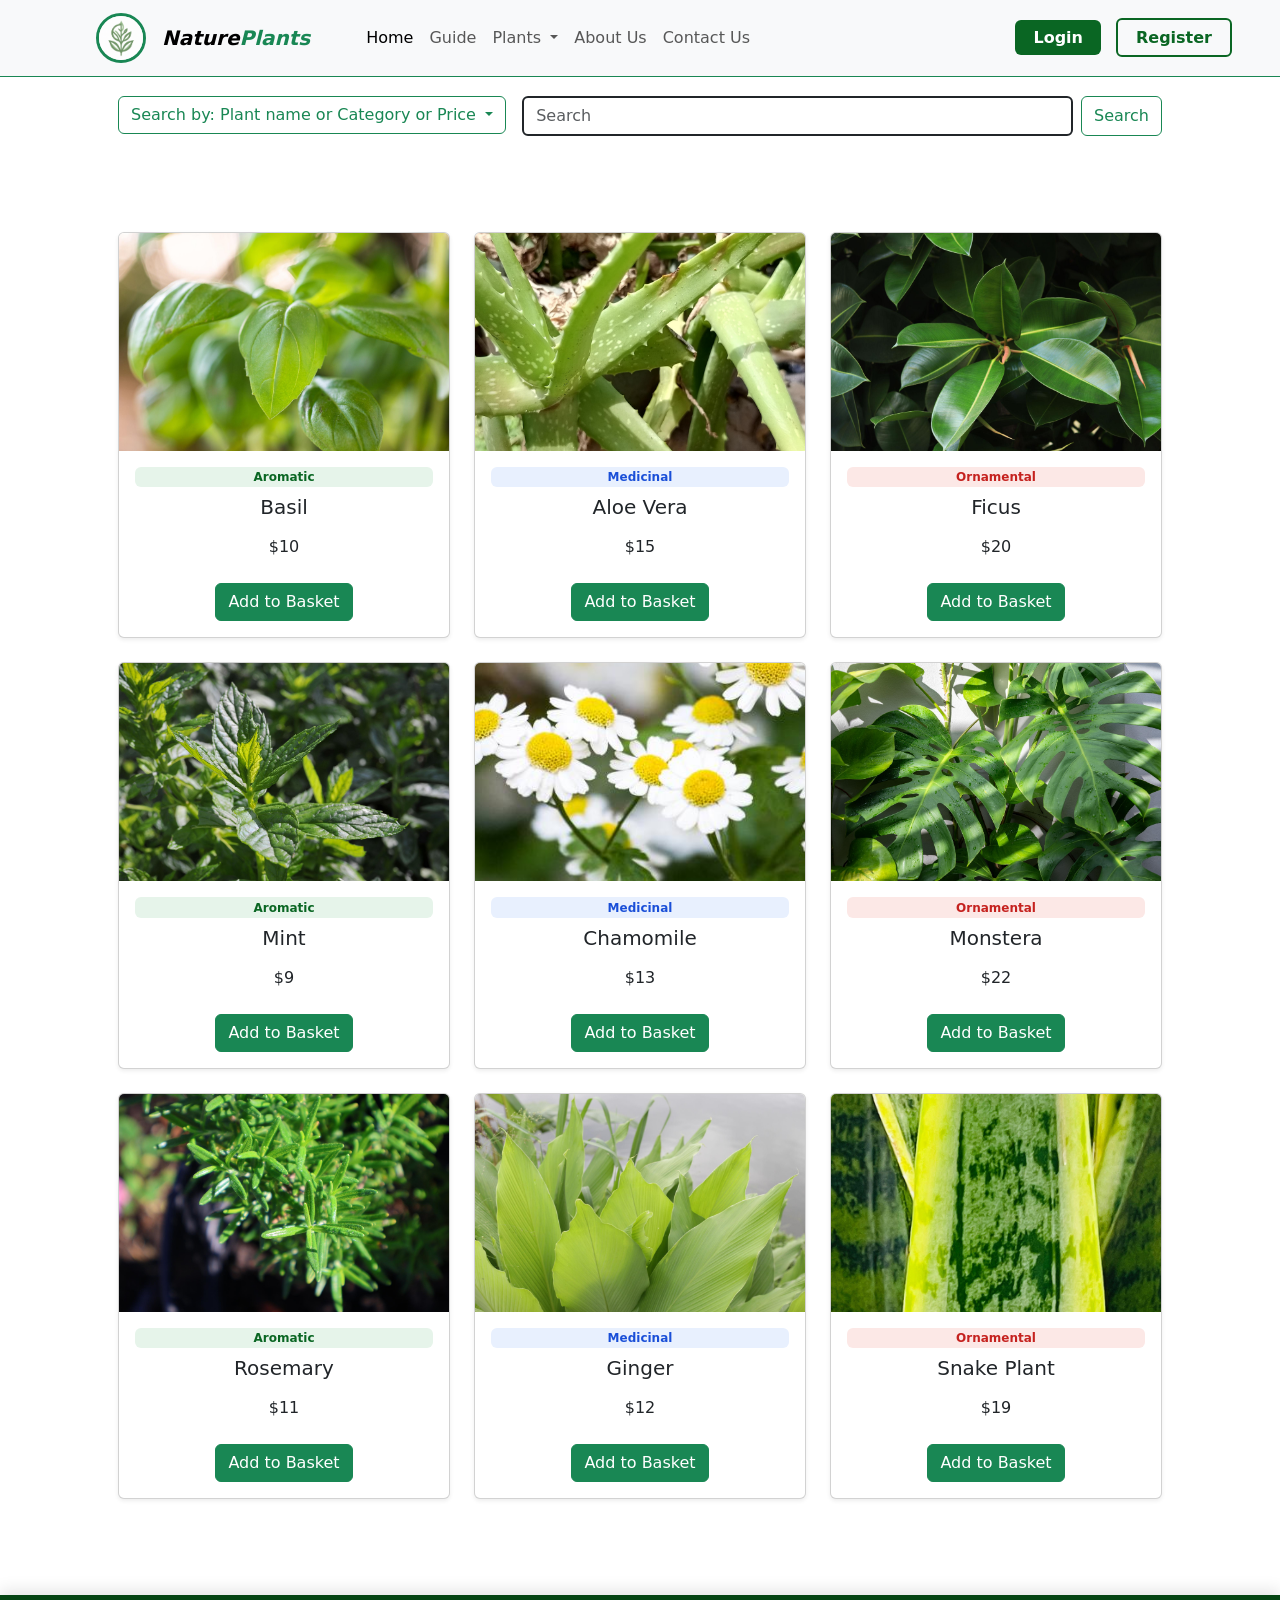
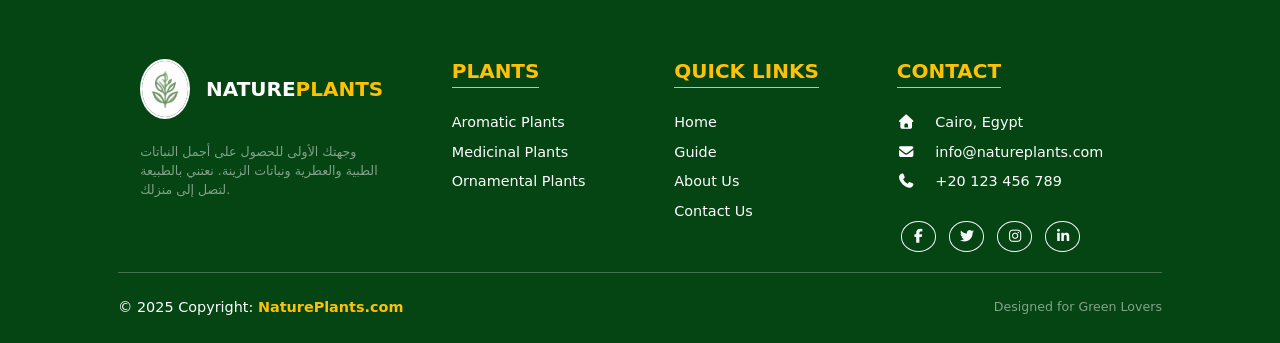
==== index.html @ 8dc6a4ca "Add files via upload" ====
<!DOCTYPE html>
<html lang="en">

<head>
    <meta charset="UTF-8">
    <meta name="viewport" content="width=device-width, initial-scale=1.0">
    <title>Nature Plants</title>
    <!-- Bootstrap -->
    <link rel="stylesheet" href="assets/css/bootstrap.min.css">
    <!-- Bootstrap icons -->
    <link rel="stylesheet" href="assets/css/bootstrap-icons.css">
    <!-- Fontawesome -->
    <link rel="stylesheet" href="assets/css/all.css">
    <!-- custom css -->
    <link rel="stylesheet" href="assets/css/style.css">
</head>

<body>
    <!-- header start -->
    <header> 
        <nav
            class="navbar navbar-expand-lg bg-body-tertiary py-0 border-bottom border-1 border-success position-fixed top-0 z-3 w-100">
            <div class="container-fluid py-2 px-lg-5">
                <!-- Logo -->
                <div class="navbar-brand d-flex justify-content-center align-items-center mx-3 mx-lg-5">
                    <a href="index.html"><img src="assets/imgs/logo/Logo.png" alt="Logo"
                            class="border border-3 border-success rounded-circle"></a>
                    <p class="fst-italic fw-bold ms-3 my-auto">Nature<span class="text-success ">Plants</span></p>
                </div>
                <!-- Toggler -->
                <button class="navbar-toggler" type="button" data-bs-toggle="collapse"
                    data-bs-target="#navbarSupportedContent" aria-controls="navbarSupportedContent"
                    aria-expanded="false" aria-label="Toggle navigation">
                    <span class="navbar-toggler-icon"></span>
                </button>
                <div class="collapse navbar-collapse" id="navbarSupportedContent">
                    <ul class="navbar-nav me-auto mb-2 mb-lg-0  mx-3 mx-lg-0">
                        <li class="nav-item">
                            <a class="nav-link active " aria-current="page" href="#">Home</a>
                        </li>
                        <li class="nav-item">
                            <a class="nav-link" href="#">Guide</a>
                        </li>
                        <!-- Dropdown -->
                        <li class="nav-item dropdown">
                            <a class="nav-link dropdown-toggle" href="#" role="button" data-bs-toggle="dropdown"
                                aria-expanded="false">
                                Plants
                            </a>
                            <!-- Dropdown Menu -->
                            <ul class="dropdown-menu">
                                <li><a class="dropdown-item" href="#">Aromatic Plants</a></li>
                                <li><a class="dropdown-item" href="#">Medicinal Plants</a></li>
                                <li>
                                    <hr class="dropdown-divider">
                                </li>
                                <li><a class="dropdown-item" href="#">Ornamental Plants</a></li>
                            </ul>
                        </li>
                        <li class="nav-item">
                            <a class="nav-link" href="#">About Us</a>
                        </li>
                        <li class="nav-item">
                            <a class="nav-link" href="#">Contact Us</a>
                        </li>
                    </ul>
                </div>
                <div class="btns">
                    <!-- قبل تسجيل الدخول -->
                    <ul id="links">
                        <li>
                            <a href="login.html" >Login</a>
                        </li>
                        <li>
                            <a href="register.html">Register</a>
                        </li>
                    </ul>
                    <!-- بعد تسجيل الدخول -->
                    <ul id="user_info">
                        <!-- User Name -->
                        <li><a href="#" id="user"></a></li>
                        <!-- Basket  -->
                        <li class="shoping_card">
                            <i class="fas fa-shopping-basket shopping-basket"></i>
                            <span class="number_plants">0</span>
                            <!-- Show Slider  -->
                            <div class="show_plants">
                                <div class="shadow_plants_list"></div>
                                <a href="wishlist.html"> View All Plants</a>
                            </div>
                        </li>
                        <li><a href="#" id="logout">Logout</a></li>
                    </ul>
                </div>
            </div>
        </nav>
    </header>
    <!-- Section1 start -->
    <section>
        <div class="container px-lg-5">
            <div class="d-flex  my-5 pt-5 gap-3">
                <!-- Filter -->
                <div class="dropdown ">
                    <button id="filter-btn" class="btn btn-outline-success dropdown-toggle" type="button"
                        data-bs-toggle="dropdown">
                        Search by: Plant name or Category or Price
                    </button>
                    <ul class="dropdown-menu w-100">
                        <li><a class="dropdown-item" data-filter="name" href="#">Search by Plant name</a></li>
                        <li><a class="dropdown-item" data-filter="category" href="#">Search by Category</a></li>
                        <li><a class="dropdown-item" data-filter="price" href="#">Search by Price </a></li>
                    </ul>
                        <!-- <li><a class="dropdown-item" data-name="name" href="#">Search by Plant name</a></li> -->
                        <!-- <li><a class="dropdown-item" data-category="category" href="#">Search by Category</a></li> -->
                        <!-- <li><a class="dropdown-item" data-price="price" href="#">Search by Price </a></li> -->
                </div>
                <!-- Search -->
                <form class="d-flex flex-grow-1" role="search">
                    <input class="form-control me-2 align-content-lg-stretch " type="search" placeholder="Search"
                        id="search-input" aria-label="Search" />
                    <button class="btn btn-outline-success" type="button">Search</button>
                </form>
            </div>
        </div>
    </section>
    <!-- Section2 start -->
    <section class="py-5">
        <div class="container px-lg-5">
            <div class="row g-4" id="products-container"></div>
        </div>
    </section>
    <!-- Footer start -->
    <footer class="text-white pt-5 pb-4 mt-5 footer-custom">
        <div class="container px-lg-5">
            <div class="row">
                <!-- column1 -->
                <div class="col-md-6 col-lg-3 col-xl-3 mx-auto mt-3">
                    <div class="d-flex align-items-center mb-4">
                        <img src="assets/imgs/logo/Logo.png" alt="Logo"
                            class="rounded-circle border border-2 border-light">
                        <h5 class="text-uppercase mb-0 ms-3 fw-bold">Nature<span class="text-warning">Plants</span></h5>
                    </div>
                    <p class="small text-white-50">
                        وجهتك الأولى للحصول على أجمل النباتات الطبية والعطرية ونباتات الزينة. نعتني بالطبيعة لتصل إلى
                        منزلك.
                    </p>
                </div>
                <!-- column2 : links -->
                <div class="col-md-6 col-lg-2 col-xl-2 mx-auto mt-3">
                    <h5
                        class="text-uppercase mb-4 fw-bold text-warning border-bottom border-warning d-inline-block pb-1">
                        Plants</h5>
                    <ul class="list-unstyled">
                        <li class="mb-2"><a href="#" class="text-white text-decoration-none footer-link">Aromatic
                                Plants</a></li>
                        <li class="mb-2"><a href="#" class="text-white text-decoration-none footer-link">Medicinal
                                Plants</a></li>
                        <li class="mb-2"><a href="#" class="text-white text-decoration-none footer-link">Ornamental
                                Plants</a></li>
                    </ul>
                </div>
                <!-- column3 : links -->
                <div class="col-md-6 col-lg-2 col-xl-2 mx-auto mt-3">
                    <h5
                        class="text-uppercase mb-4 fw-bold text-warning border-bottom border-warning d-inline-block pb-1">
                        Quick Links</h5>
                    <ul class="list-unstyled">
                        <li class="mb-2"><a href="#" class="text-white text-decoration-none footer-link">Home</a></li>
                        <li class="mb-2"><a href="#" class="text-white text-decoration-none footer-link">Guide</a></li>
                        <li class="mb-2"><a href="#" class="text-white text-decoration-none footer-link">About Us</a>
                        </li>
                        <li class="mb-2"><a href="#" class="text-white text-decoration-none footer-link">Contact Us</a>
                        </li>
                    </ul>
                </div>
                <!-- column4 : contact -->
                <div class="col-md-6 col-lg-3 col-xl-3 mx-auto mt-3">
                    <h5
                        class="text-uppercase mb-4 fw-bold text-warning border-bottom border-warning d-inline-block pb-1">
                        Contact</h5>
                    <p class="mb-2"><i class="fas fa-home me-3"></i> Cairo, Egypt</p>
                    <p class="mb-2"><i class="fas fa-envelope me-3"></i> info@natureplants.com</p>
                    <p class="mb-2"><i class="fas fa-phone me-3"></i> +20 123 456 789</p>
                    <div class="mt-4">
                        <a href="#" class="btn btn-outline-light btn-floating m-1 rounded-circle btn-sm"><i
                                class="fab fa-facebook-f"></i></a>
                        <a href="#" class="btn btn-outline-light btn-floating m-1 rounded-circle btn-sm"><i
                                class="fab fa-twitter"></i></a>
                        <a href="#" class="btn btn-outline-light btn-floating m-1 rounded-circle btn-sm"><i
                                class="fab fa-instagram"></i></a>
                        <a href="#" class="btn btn-outline-light btn-floating m-1 rounded-circle btn-sm"><i
                                class="fab fa-linkedin-in"></i></a>
                    </div>
                </div>
            </div>
            <hr class="mb-4 border-light opacity-25">
            <div class="row align-items-center">
                <div class="col-md-7 col-lg-8">
                    <p class="mb-0">
                        © 2025 Copyright:
                        <a href="#" class="text-warning text-decoration-none fw-bold">NaturePlants.com</a>
                    </p>
                </div>
                <div class="col-md-5 col-lg-4">
                    <p class="text-md-end text-white-50 mb-0 small">Designed for Green Lovers</p>
                </div>
            </div>
        </div>
    </footer>
    <!-- Bootstrap js -->
    <script src="assets/js/bootstrap.bundle.min.js"></script>
    <!-- custom js -->
    <script src="assets/js/main.js"></script>
</body>

</html>
---- assets/css/style.css ----
/* ===== Navbar =====  */
.nav-link.active {
  color: #054413;
}
.nav-link:hover {
  color: #0a6623;
}
.navbar-brand img {
  height: 3.125rem;
  width: 3.125rem;
  object-fit: cover;
}
.navbar .btns {
  margin-left: auto;
  display: flex;
  align-items: center;
}
.navbar .btns ul {
  list-style: none;
  margin: 0;
  padding: 0;
  display: flex;
  align-items: center;
  gap: 15px;
}
.navbar ul#links a {
  text-decoration: none;
  padding: 8px 18px;
  border-radius: 6px;
  font-weight: 600;
  transition: 0.3s ease;
}
.navbar ul#links li:first-child a {
  background-color: #0a6623;
  color: white;
}
.navbar ul#links li:first-child a:hover {
  background-color: #054413;
}
.navbar ul#links li:last-child a {
  border: 2px solid #0a6623;
  color: #0a6623;
}
.navbar ul#links li:last-child a:hover {
  background-color: #0a6623;
  color: white;
}
.navbar ul#user_info {
  display: none ;
  list-style: none;
}
.navbar ul#user_info  li a {
  list-style: none;
  text-decoration: none;
  font-weight: 600;
  font-family:Georgia, 'Times New Roman', Times, serif;
  color: #0a6623;
}
.dropdown-item:hover,
.dropdown-item:focus {
  background-color: #0a6623;
  color: #fff;
}
.form-control {
  box-shadow: none;
  border: 2px solid;
}
.form-control:focus {
  border-color: #0a6623;
  box-shadow: 0 0 5px rgba(10, 102, 35, 0.5);
}
.badge-aromatic {
  background-color: #e6f4ea;
  color: #0a6623;
}
.badge-medicinal {
  background-color: #e8f0fe;
  color: #1a4fd8;
}
.badge-ornamental {
  background-color: #fce8e6;
  color: #c5221f;
}
.plant-card {
  aspect-ratio: 5 / 6;
  transition: all 0.3s ease;
}
.plant-card:hover {
  border: 2px solid #0a6623;
  transform: translateY(-6px);
  box-shadow: 0 12px 25px rgba(0, 0, 0, 0.12);
}
.plant-card img {
  height: 55%;
  object-fit: cover;
}

.basket-icon {
  display: none;
  margin-right: 6px;
}

.add-to-basket.added {
  background-color: #777;
  border: none;
}

.add-to-basket.added .basket-icon {
  display: inline-block;
}

.plant-card .fa-heart {
  transition: color 0.3s ease, transform 0.3s ease;
}
.plant-card:hover .fa-heart {
  color: #dc3545;
  transform: scale(1.2);
}
/* ===== Footer ====== */
.footer-custom {
  background-color: #054413;
  color: #fff;
  font-size: 0.9rem;
  box-shadow: 0 -5px 15px rgba(0, 0, 0, 0.1);
}
.footer-custom img {
  height: 60px;
  width: 60px;
  object-fit: cover;
}
.footer-link {
  transition: all 0.3s ease;
  display: inline-block;
}
.footer-link:hover {
  color: #ffc107 !important;
  transform: translateX(5px);
}
.btn-floating:hover {
  background-color: #fff;
  color: #054413;
  border-color: #fff;
}
/* ===== Page Layout Register && Login ===== */
.register-page {
  min-height: 100vh;
  display: flex;
  justify-content: center;
  align-items: center;
}
/* ===== Container ===== */
.section-form {
  width: 80%;
  max-width: 1100px;
  display: flex;
  border-radius: 12px;
  overflow: hidden;
  box-shadow: 0 25px 50px rgba(0, 0, 0, 0.15);
}
/* ===== Welcome Box ===== */
.welcome-box {
  width: 50%;
  background: linear-gradient(160deg, #0a6623, #054413);
  color: white;
  padding: 60px 40px;
  display: flex;
  flex-direction: column;
  justify-content: center;
  align-items: center;
  border-top-right-radius: 35%;
  border-bottom-right-radius: 35%;
}
.welcome-box h2 {
  font-size: 32px;
  margin-bottom: 0;
}
.welcome-box p {
  margin-top: 0;
  line-height: 1.6;
  opacity: 0.9;
}
.welcome-btn {
  width: fit-content;
  padding: 12px 28px;
  border: none;
  border-radius: 6px;
  background: white;
  color: #0a6623;
  font-weight: bold;
  cursor: pointer;
  transition: 0.3s;
}
.welcome-btn:hover {
  transform: translateY(-3px);
}
/* ===== Form Side ===== */
.register-form {
  width: 50%;
  background: white;
  padding: 60px;
  display: flex;
  flex-direction: column;
  gap: 18px;
}
.register-form h2 {
  margin-bottom: 10px;
}
/* ===== Input Groups ===== */
.names {
  display: flex;
  gap: 15px;
}
.input-group {
  display: flex;
  flex-direction: column;
  width: 100%;
}
.input-group label {
  font-weight: 600;
  margin-bottom: 6px;
}
.input-group input {
  padding: 12px;
  border: 1px solid #ddd;
  border-radius: 6px;
  transition: 0.3s;
}
/* Focus Effect */
.input-group input:focus {
  outline: none;
  border-color: #0a6623;
  box-shadow: 0 0 6px rgba(10, 102, 35, 0.4);
}
/* ===== Register Button ===== */
.register-btn {
  margin-top: 10px;
  padding: 14px;
  border: none;
  border-radius: 6px;
  background: #0a6623;
  color: white;
  font-weight: bold;
  cursor: pointer;
  transition: 0.3s;
}
.register-btn:hover {
  background: #054413;
  transform: translateY(-2px);
}
/* ===== Login Text ===== */
.register-form p {
  font-size: 14px;
}
.register-form a {
  color: #0a6623;
  font-weight: bold;
  text-decoration: none;
}
.arrow {
  display: inline-block;
  transition: 0.4s;
}
.arrow.move {
  animation: arrowMove 0.6s infinite alternate;
}
@keyframes arrowMove {
  from { transform: translateX(0); }
  to { transform: translateX(9px); }
}
/* ==== Afer Login ==== */
.navbar ul#user_info{
  display: flex;
  font-style: italic;
}
/* Basket  */
.navbar ul#user_info  .shoping_card {
  position: relative;
}
.navbar ul#user_info  .shoping_card i{
  cursor: pointer;
  font-size: 20px;
  color: #0a6623;
}
.navbar ul#user_info  .shoping_card  .number_plants{
  position: absolute;
  width: 20px;
  height: auto;
  line-height: 20px;
  background-color: #1a4fd8;
  color: white;
  text-align: center;
  display: none;
  border-radius: 50%;
  font-size: 15px;
  top: -10px;
  right: -10px;
}
/* Slide Bar  */
.navbar ul#user_info  .shoping_card .show_plants{
  position: absolute;
  z-index: 99;
  top: 50px;
  transform: translateX(250px);
  transition: 0.3s ease;
  width: 250px;
  min-height: 700px;
  max-height: 100vh;
  overflow-y: auto;
  padding-right: 8px;
  background-color: white;
}
.navbar ul#user_info  .shoping_card .show_plants.open{
  transform: translateX(-40px);
}
/* Log out  */
.navbar ul#user_info #logout{
  display: block;
  cursor: pointer;
  color: #c5221f;
  border: #c5221f 2px solid;
  padding: 8px 18px;
  border-radius: 6px;
  font-size: 15px;
  font-weight: bold;
  text-decoration: none;
  margin-left: 20px;
  transition: background-color 0.3s ease, color 0.3s ease;
} 
.navbar ul#user_info #logout:hover{
  background-color: #c5221f;
  color: white;
}
/* ===== Basket Product Item ===== */
.plants_list {
  display: flex;
  justify-content: space-between;
  align-items: center;
  padding: 10px 10px;
  margin: 8px;
  border: 1px solid #e0e0e0;
  border-radius: 8px;
  background-color: #f9fdfb;
}
/* Left side */
.plants_list .left h5 {
  margin: 0;
  font-size: 14px;
  color: #054413;
}
/* Quantity control */
.plants_list .digital {
  display: flex;
  align-items: center;
  gap: 8px;
  margin-top: 6px;
}
.plants_list .digital button {
  width: 26px;
  height: 26px;
  border: none;
  border-radius: 4px;
  background-color: #0a6623;
  color: white;
  font-weight: bold;
  cursor: pointer;
  transition: 0.2s ease;
}
.plants_list .digital button:hover {
  background-color: #054413;
}
.plants_list .digital-numder {
  min-width: 20px;
  text-align: center;
  font-weight: bold;
  color: #0a6623;
}
/* Right side */
.plants_list .right {
  text-align: right;
}
.plants_list .right h5 {
  margin: 0;
  font-size: 13px;
  color: #777;
}
.plants_list .right p {
  margin: 4px 0 0;
  font-weight: bold;
  color: #0a6623;
}
/* All Plants */
.navbar ul#user_info  .shoping_card .show_plants a{
  text-decoration: none;
  margin: 8px;
  border: 1px solid #e0e0e0;
  border-radius: 8px;
  background-color: #f9fdfb;
  transition: 0.3s ease;
  height: 40px;
  line-height: 40px;
  font-size: 15px;
  text-align: center;
  display: block;
}
.navbar ul#user_info  .shoping_card .show_plants a:hover{
  background-color: #0a6623;
  color: white;
}
/* //////////////// */
.btn-style{
  background-color: #c5221f;
  color: white;
}
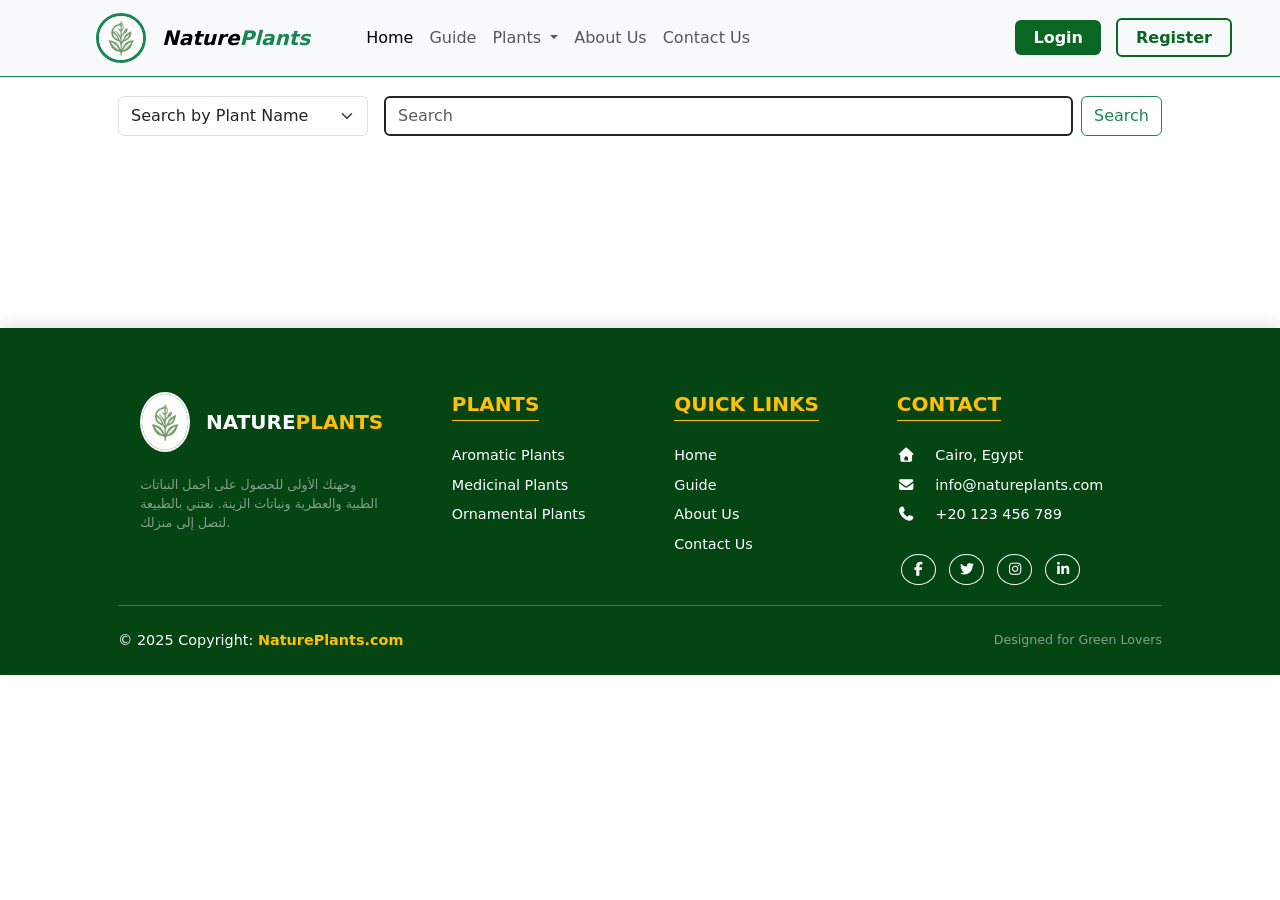
==== commit 6c30414d: "Add files via upload" ====
--- a/index.html
+++ b/index.html
@@ -17,7 +17,7 @@
 
 <body>
     <!-- header start -->
-    <header> 
+    <header>
         <nav
             class="navbar navbar-expand-lg bg-body-tertiary py-0 border-bottom border-1 border-success position-fixed top-0 z-3 w-100">
             <div class="container-fluid py-2 px-lg-5">
@@ -41,7 +41,6 @@
                         <li class="nav-item">
                             <a class="nav-link" href="#">Guide</a>
                         </li>
-                        <!-- Dropdown -->
                         <li class="nav-item dropdown">
                             <a class="nav-link dropdown-toggle" href="#" role="button" data-bs-toggle="dropdown"
                                 aria-expanded="false">
@@ -69,7 +68,7 @@
                     <!-- قبل تسجيل الدخول -->
                     <ul id="links">
                         <li>
-                            <a href="login.html" >Login</a>
+                            <a href="login.html">Login</a>
                         </li>
                         <li>
                             <a href="register.html">Register</a>
@@ -100,25 +99,22 @@
         <div class="container px-lg-5">
             <div class="d-flex  my-5 pt-5 gap-3">
                 <!-- Filter -->
-                <div class="dropdown ">
-                    <button id="filter-btn" class="btn btn-outline-success dropdown-toggle" type="button"
-                        data-bs-toggle="dropdown">
-                        Search by: Plant name or Category or Price
-                    </button>
-                    <ul class="dropdown-menu w-100">
-                        <li><a class="dropdown-item" data-filter="name" href="#">Search by Plant name</a></li>
-                        <li><a class="dropdown-item" data-filter="category" href="#">Search by Category</a></li>
-                        <li><a class="dropdown-item" data-filter="price" href="#">Search by Price </a></li>
-                    </ul>
-                        <!-- <li><a class="dropdown-item" data-name="name" href="#">Search by Plant name</a></li> -->
-                        <!-- <li><a class="dropdown-item" data-category="category" href="#">Search by Category</a></li> -->
-                        <!-- <li><a class="dropdown-item" data-price="price" href="#">Search by Price </a></li> -->
-                </div>
+                <select id="filter-type" class="form-select" style="max-width: 250px;">
+                    <option value="name">Search by Plant Name</option>
+                    <option value="category">Search by Category</option>
+                    <option value="price">Search by Price</option>
+                </select>
                 <!-- Search -->
                 <form class="d-flex flex-grow-1" role="search">
-                    <input class="form-control me-2 align-content-lg-stretch " type="search" placeholder="Search"
-                        id="search-input" aria-label="Search" />
-                    <button class="btn btn-outline-success" type="button">Search</button>
+                    <input class="form-control me-2 align-content-lg-stretch " 
+                        type="search" 
+                        placeholder="Search"
+                        id="search-input" 
+                        aria-label="Search" />
+                    <button class="btn btn-outline-success" 
+                        type="button">
+                        Search
+                    </button>
                 </form>
             </div>
         </div>
@@ -209,6 +205,10 @@
     </footer>
     <!-- Bootstrap js -->
     <script src="assets/js/bootstrap.bundle.min.js"></script>
+    <!-- User  -->
+    <script src="assets/js/user.js"></script>
+    <!-- Basket  -->
+    <script src="assets/js/basket-global.js"></script>
     <!-- custom js -->
     <script src="assets/js/main.js"></script>
 </body>
